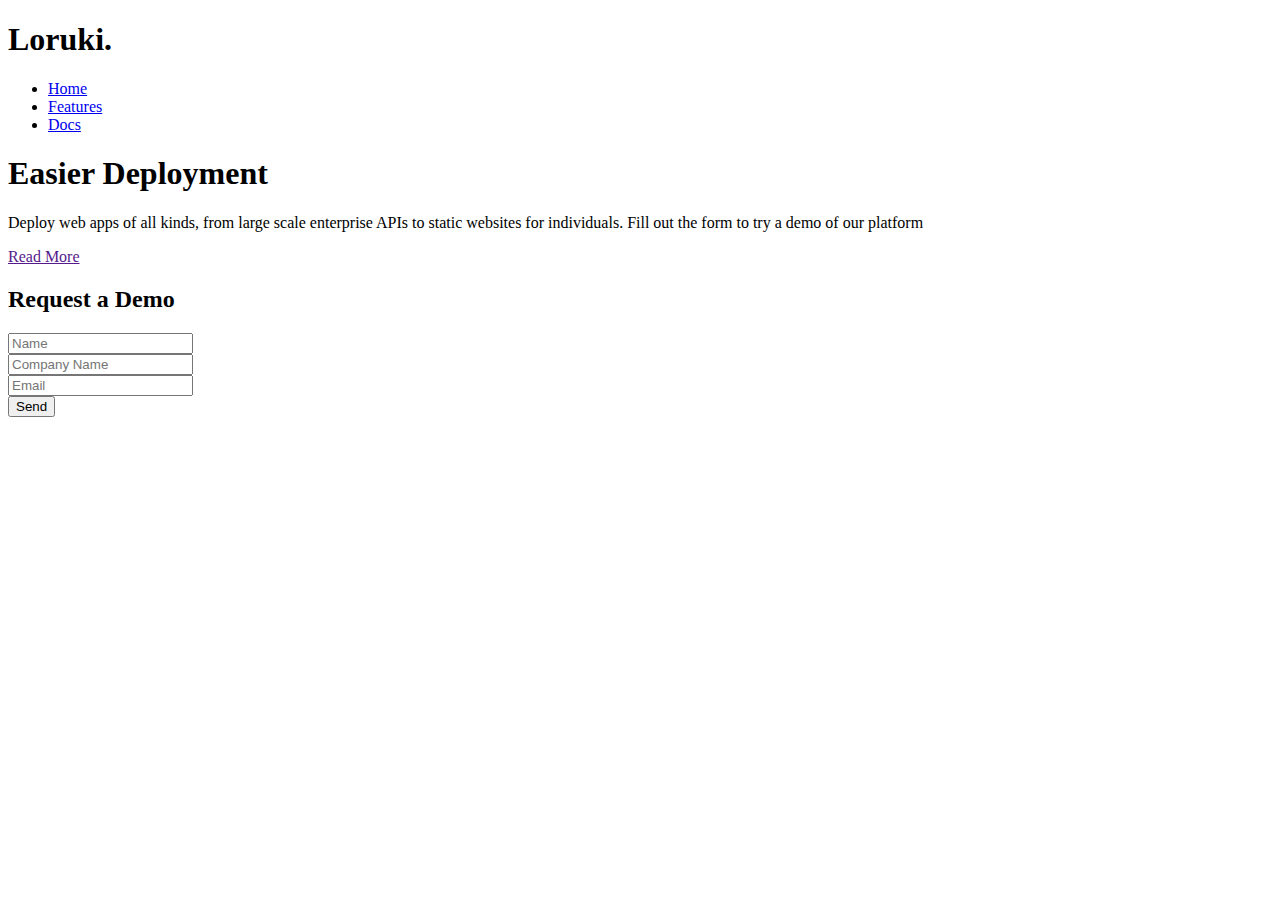
==== index.html @ 245d01c7 "Add-Index page" ====
<!DOCTYPE html>
<html lang="en">

<head>
    <meta charset="UTF-8">
    <meta name="viewport" content="width=device-width, initial-scale=1.0">
    <link rel="stylesheet" href="https://cdnjs.cloudflare.com/ajax/libs/font-awesome/5.15.1/css/all.min.css"
        integrity="sha512-+4zCK9k+qNFUR5X+cKL9EIR+ZOhtIloNl9GIKS57V1MyNsYpYcUrUeQc9vNfzsWfV28IaLL3i96P9sdNyeRssA=="
        crossorigin="anonymous" />
    <link rel="stylesheet" href="css/style.css">
    <title>Loruki | Cloud hosting for everyone</title>
</head>

<body>
    <div class="navbar">
        <div class="container flex">
            <h1 class="logo">Loruki.</h1>
            <nav>
                <ul>
                    <li><a href="index.html">Home</a></li>
                    <li><a href="features.html">Features</a></li>
                    <li><a href="docs.html">Docs</a></li>
                </ul>
            </nav>
        </div>
    </div>

    <section class="showcase">
        <div class="container grid">
            <div class="showcase-text">
                <h1>Easier Deployment</h1>
                <p>Deploy web apps of all kinds, from large scale enterprise APIs to static websites for individuals.
                    Fill out the form to try a demo of our platform</p>
                <a href="" class="btn btn-outline">Read More</a>
            </div>

            <div class="showcase-form card">
                <h2>Request a Demo</h2>
                <form>
                    <div class="form-control">
                        <input type="text" name="name" placeholder="Name" required>
                    </div>
                    <div class="form-control">
                        <input type="text" name="company" placeholder="Company Name" required>
                    </div>
                    <div class="form-control">
                        <input type="email" name="email" placeholder="Email" required>
                    </div>
                    <input type="submit" value="Send" class="btn btn-primary">
                </form>
            </div>
        </div>
    </section>
</body>

</html>
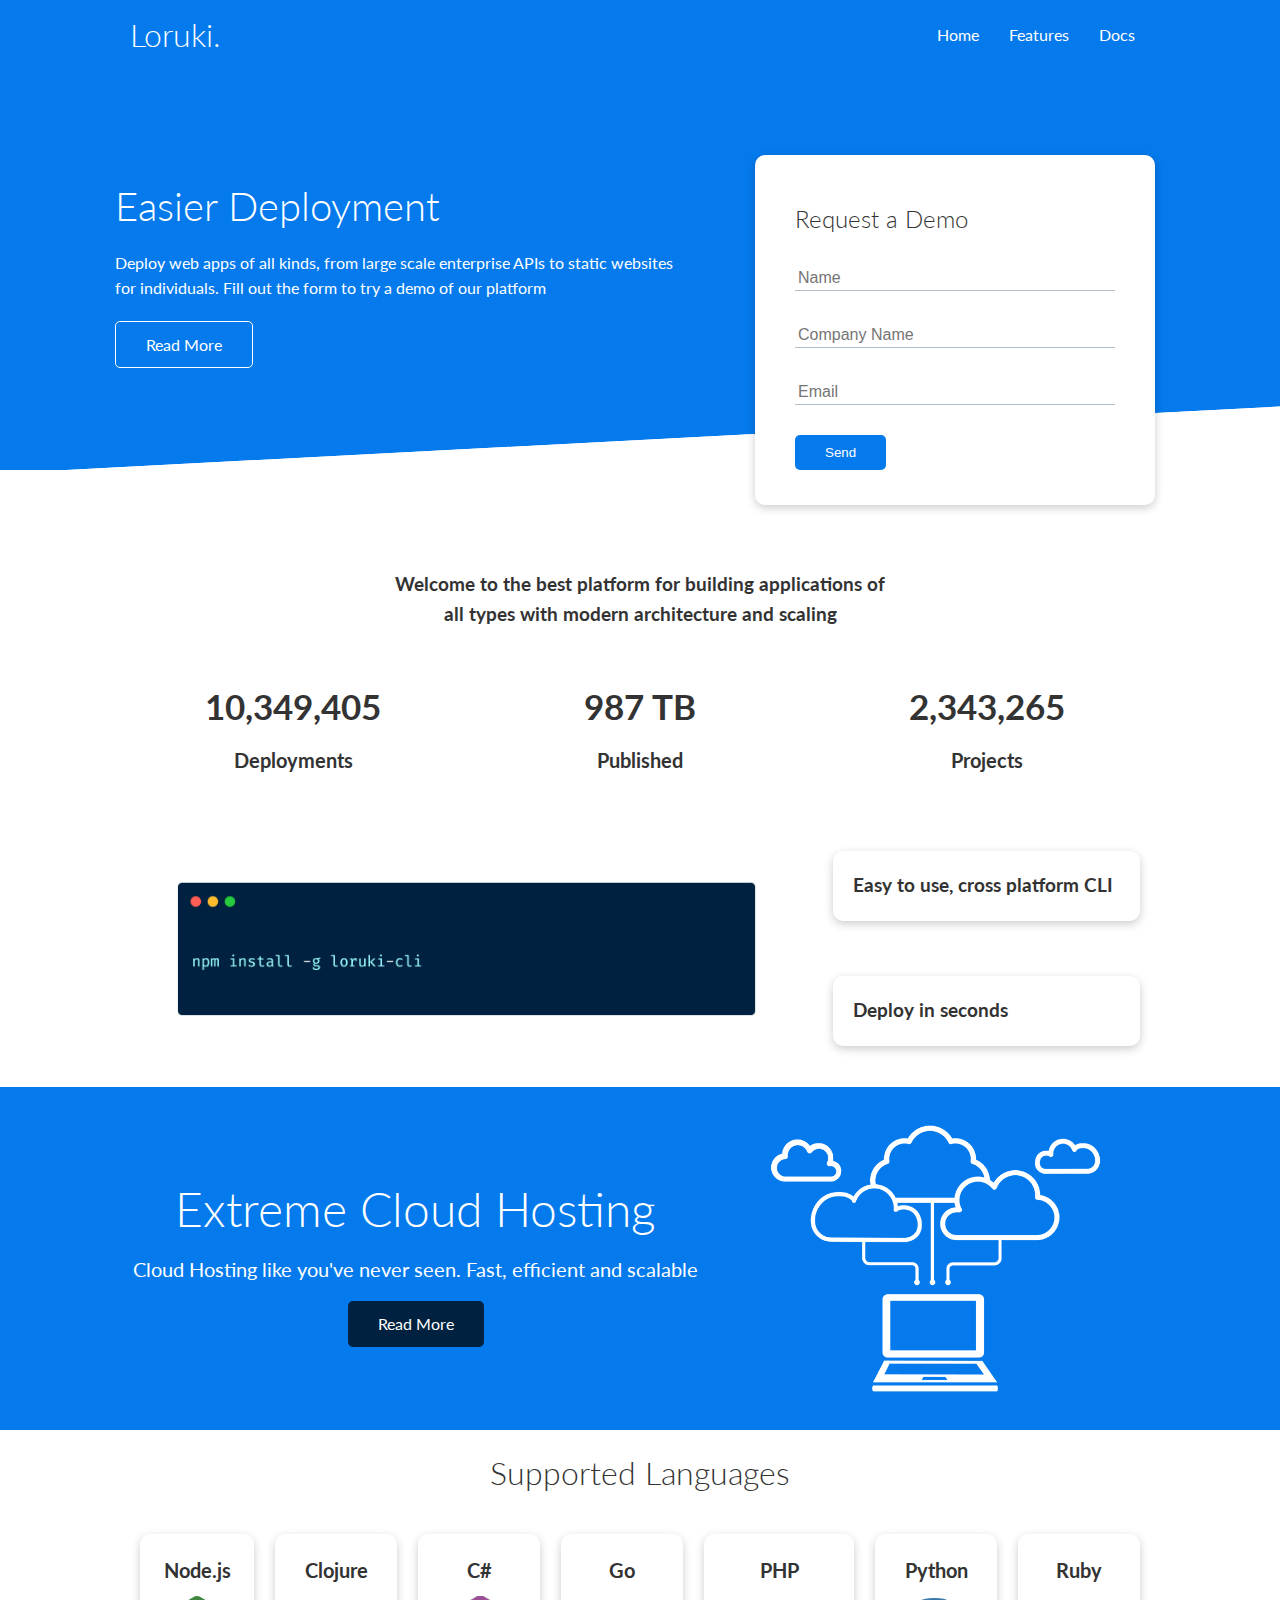
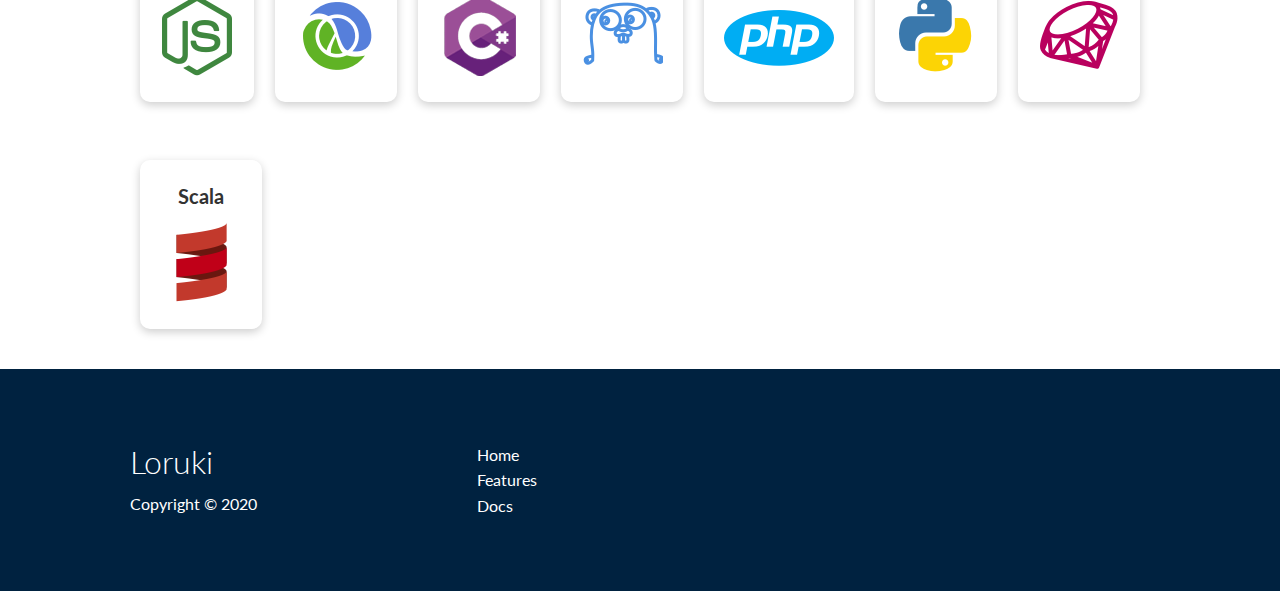
==== commit 3a595ac2: "Add - Basic style rules" ====
--- a/index.html
+++ b/index.html
@@ -7,6 +7,7 @@
     <link rel="stylesheet" href="https://cdnjs.cloudflare.com/ajax/libs/font-awesome/5.15.1/css/all.min.css"
         integrity="sha512-+4zCK9k+qNFUR5X+cKL9EIR+ZOhtIloNl9GIKS57V1MyNsYpYcUrUeQc9vNfzsWfV28IaLL3i96P9sdNyeRssA=="
         crossorigin="anonymous" />
+    <link rel="stylesheet" href="css/utilities.css">
     <link rel="stylesheet" href="css/style.css">
     <title>Loruki | Cloud hosting for everyone</title>
 </head>
@@ -51,6 +52,119 @@
             </div>
         </div>
     </section>
+
+    <section class="stats">
+        <div class="container">
+            <h3 class="stats-heading text-center my-1">
+                Welcome to the best platform for building applications of all types with modern architecture and scaling
+            </h3>
+
+            <div class="grid grid-3 text-center my-4">
+                <div>
+                    <i class="fas fa-server fa-3x"></i>
+                    <h3>10,349,405</h3>
+                    <p class="text-secondary">Deployments</p>
+                </div>
+                <div>
+                    <i class="fas fa-upload fa-3x"></i>
+                    <h3>987 TB </h3>
+                    <p class="text-secondary">Published</p>
+                </div>
+                <div>
+                    <i class="fas fa-project-diagram fa-3x"></i>
+                    <h3>2,343,265</h3>
+                    <p class="text-secondary">Projects</p>
+                </div>
+            </div>
+        </div>
+    </section>
+
+    <section class="cli">
+        <div class="container grid">
+            <img src="images/cli.png" alt="">
+            <div class="card">
+                <h3>Easy to use, cross platform CLI</h3>
+            </div>
+            <div class="card">
+                <h3>Deploy in seconds</h3>
+            </div>
+        </div>
+    </section>
+
+    <section class="cloud bg-primary my-2 py-2">
+        <div class="container grid">
+            <div class="text-center">
+                <h2 class="lg">Extreme Cloud Hosting</h2>
+                <p class="lead my-1">Cloud Hosting like you've never seen. Fast, efficient and scalable</p>
+                <a href="features.html" class="btn btn-dark">Read More</a>
+            </div>
+            <img src="images/cloud.png" alt="">
+        </div>
+
+    </section>
+
+    <section class="languages">
+        <h2 class="md text-center my-2">
+            Supported Languages
+        </h2>
+
+        <div class="container flex">
+            <div class="card">
+                <h4>Node.js</h4>
+                <img src="images/logos/node.png" alt="">
+            </div>
+            <div class="card">
+                <h4>Clojure</h4>
+                <img src="images/logos/clojure.png" alt="">
+            </div>
+            <div class="card">
+                <h4>C#</h4>
+                <img src="images/logos/csharp.png" alt="">
+            </div>
+            <div class="card">
+                <h4>Go</h4>
+                <img src="images/logos/go.png" alt="">
+            </div>
+            <div class="card">
+                <h4>PHP</h4>
+                <img src="images/logos/php.png" alt="">
+            </div>
+            <div class="card">
+                <h4>Python</h4>
+                <img src="images/logos/python.png" alt="">
+            </div>
+            <div class="card">
+                <h4>Ruby</h4>
+                <img src="images/logos/ruby.png" alt="">
+            </div>
+            <div class="card">
+                <h4>Scala</h4>
+                <img src="images/logos/scala.png" alt="">
+            </div>
+        </div>
+    </section>
+
+    <footer class="footer bg-dark py-5">
+        <div class="container grid grid-3">
+            <div>
+                <h1>Loruki</h1>
+                <p>Copyright &copy; 2020</p>
+            </div>
+            <nav>
+                <ul>
+                    <li><a href="index.html">Home</a></li>
+                    <li><a href="features.html">Features</a></li>
+                    <li><a href="docs.html">Docs</a></li>
+                </ul>
+            </nav>
+            <div class="social">
+                <a href="#"><i class="fab fa-github fa-2x"></i></a>
+                <a href="#"><i class="fab fa-facebook fa-2x"></i></a>
+                <a href="#"><i class="fab fa-instagram fa-2x"></i></a>
+                <a href="#"><i class="fab fa-twitter fa-2x"></i></a>
+            </div>
+        </div>
+    </footer>
 </body>
 
 </html>--- a/css/utilities.css
+++ b/css/utilities.css
@@ -0,0 +1,187 @@
+.container{
+    max-width: 1100px;
+    margin: 0 auto;
+    overflow: auto;
+    padding: 0 40px;
+}
+
+.card{
+    background-color: #fff;
+    color: #333;
+    border-radius: 10px;
+    box-shadow: 0 3px 10px rgba(0,0,0,0.2);
+    padding: 20px;
+    margin: 10px;
+}
+
+.btn{
+    display: inline-block;
+    padding: 10px 30px;
+    cursor: pointer;
+    background: var(--primary-color);
+    color: #fff;
+    border: none;
+    border-radius: 5px;
+}
+
+.btn-outline{
+    background-color: transparent;
+    border: 1px solid #fff;
+}
+
+.btn:hover{
+    transform: scale(0.98);
+}
+
+/*Backgrounds & colored buttons*/
+.bg-primary, .btn-primary{
+    background-color: var(--primary-color);
+    color: #fff;
+}
+
+.bg-secondary, .btn-secondary{
+    background-color: var(--secondary-color);
+    color: #fff;
+}
+
+.bg-dark, .btn-dark{
+    background-color: var(--dark-color);
+    color: #fff;
+}
+
+.bg-primary a, .btn-primary a, .bg-secondary a, .btn-secondary a, .bg-dark a, .btn-dark a{
+    color: #fff;
+}
+
+.bg-light, .btn-light{
+    background-color: var(--light-color);
+    color: #333;
+}
+
+/*Text sizes*/
+.lead{
+    font-size: 20px;
+}
+
+.sm{
+    font-size: 1rem;
+}
+
+.md{
+    font-size: 2rem;
+}
+
+.lg{
+    font-size: 3rem;
+}
+
+.xl{
+    font-size: 4rem;
+}
+
+.text-center{
+    text-align: center;
+}
+
+.flex{
+    display: flex;
+    justify-content: space-between;
+    align-items: center;
+    height: 100%;
+}
+
+.grid{
+    display: grid;
+    grid-template-columns: repeat(2, 1fr);
+    gap: 20px;
+    justify-content: center;
+    align-items: center;
+    height: 100%;
+}
+
+.grid-3{
+    grid-template-columns: repeat(3, 1fr);
+}
+
+/*Margin*/
+.my-1{
+    margin: 1rem 0;
+}
+
+.my-2{
+    margin: 1.5rem 0;
+}
+
+.my-3{
+    margin: 2rem 0;
+}
+
+.my-4{
+    margin: 3rem 0;
+}
+
+.my-5{
+    margin: 4rem 0;
+}
+
+.m-1{
+    margin: 1rem;
+}
+
+.m-2{
+    margin: 1.5rem;
+}
+
+.m-3{
+    margin: 2rem;
+}
+
+.m-4{
+    margin: 3rem;
+}
+
+.m-5{
+    margin: 4rem;
+}
+
+
+/*Padding*/
+.py-1{
+    padding: 1rem 0;
+}
+
+.py-2{
+    padding: 1.5rem 0;
+}
+
+.py-3{
+    padding: 2rem 0;
+}
+
+.py-4{
+    padding: 3rem 0;
+}
+
+.py-5{
+    padding: 4rem 0;
+}
+
+.p-1{
+    padding: 1rem;
+}
+
+.p-2{
+    padding: 1.5rem;
+}
+
+.p-3{
+    padding: 2rem;
+}
+
+.p-4{
+    padding: 3rem;
+}
+
+.p-5{
+    padding: 4rem;
+}--- a/css/style.css
+++ b/css/style.css
@@ -0,0 +1,238 @@
+@import url('https://fonts.googleapis.com/css2?family=Lato:wght@300&display=swap');
+
+:root{
+    --primary-color: #047aed;
+    --secondary-color: #1c3fa8;
+    --dark-color: #002240;
+    --light-color: #f4f4f4;
+}
+
+* {
+    box-sizing: border-box;
+    padding: 0;
+    margin: 0;
+}
+
+body{
+    font-family: 'Lato', sans-serif;
+    color: #333;
+    line-height: 1.6;
+}
+
+ul{
+    list-style-type: none;
+}
+
+a{
+    text-decoration: none;
+    color: #333;
+}
+
+h1, h2{
+    font-weight: 300;
+    line-height: 1.2;
+    margin: 10px 0;
+}
+
+p{
+    margin: 10px 0;
+}
+
+img{
+    width: 100%;
+}
+
+.navbar {
+    background-color: var(--primary-color);
+    color: #fff;
+    height: 70px;
+}
+
+.navbar ul{
+    display: flex;
+}
+
+.navbar a{
+    color: #fff;
+    padding: 10px;
+    margin: 0 5px;
+}
+
+.navbar a:hover{
+    border-bottom: 2px #fff solid;
+}
+
+.navbar .flex{
+    justify-content: space-between;
+}
+
+.showcase{
+    height: 400px;
+    background-color: var(--primary-color);
+    color: #fff;
+    position: relative;
+}
+
+.showcase h1{
+    font-size: 40px;
+}
+
+.showcase p{
+    margin: 20px 0;
+}
+
+.showcase .grid{
+    overflow: visible;
+    grid-template-columns: 55% 45%;
+    gap: 30px;
+}
+
+.showcase-form{
+    position: relative;
+    top: 60px;
+    height: 350px;
+    width: 400px;
+    padding: 40px;
+    z-index: 100;
+    justify-self: flex-end;
+}
+
+.showcase-form .form-control{
+    margin: 30px 0;
+}
+
+.showcase-form input[type='text'],
+.showcase-form input[type='email']{
+    border: 0;
+    border-bottom: 1px solid #b4becb;
+    width: 100%;
+    padding: 3px;
+    font-size: 16px;
+}
+
+.showcase-form input:focus{
+    outline: none;
+}
+
+.showcase::before,
+ .showcase::after{
+    content: '';
+    position: absolute;
+    height: 100px;
+    bottom: -70px;
+    right: 0;
+    left: 0;
+    background: #fff ;
+    transform: skewY(-3deg);
+    -webkit-transform: skewY(-3deg);
+    -moz-transform: skewY(-3deg);
+    -ms-transform: skewY(-3deg);
+}
+
+/*Stats*/
+.stats{
+    padding-top: 100px;
+}
+
+.stats-heading{
+    max-width: 500px;
+    margin: auto;
+}
+
+.stats .grid h3{
+    font-size: 35px;
+}
+
+.stats .grid p{
+    font-size: 20px;
+    font-weight: bold;
+}
+
+/*CLI*/
+.cli .grid{
+    grid-template-columns: repeat(3, 1fr);
+    grid-template-rows: repeat(2, 1fr);
+}
+
+.cli .grid > *:first-child{
+    grid-column: 1 / span 2;
+    grid-row: 1 / span 2;
+}
+
+/*CLOUD*/
+.cloud .grid{
+    grid-template-columns: 4fr 3fr;
+}
+
+/*Languages*/
+.languages .flex{
+    flex-wrap: wrap;
+}
+
+.languages .card{
+    text-align: center;
+    margin: 18px 10px 40px;
+    transition: transform 0.2s ease-in;
+}
+
+.languages .card h4{
+    font-size: 20px;
+    margin-bottom: 10px;
+}
+
+.languages .card:hover{
+    transform: translateY(-15px);
+}
+
+/*Footer*/
+.footer .social a{
+    margin: 0 10px;
+}
+
+/*Tablets and under*/
+@media(max-width:768px){
+    .grid,
+     .showcase .grid,
+      .stats .grid,
+       .cli .grid,
+        .cloud .grid{
+        grid-template-columns: 1fr;
+        grid-template-rows: 1fr;
+    }
+
+    .showcase{
+        height: auto;
+    }
+
+    .showcase-text {
+        text-align: center;
+        margin-top: 40px;
+    }
+
+    .showcase-form{
+        justify-self: center;
+        margin: auto;
+    }
+
+    .cli .grid > *:first-child{
+        grid-column: 1;
+        grid-row: 1;
+    }
+    
+}
+
+/*Mobile*/
+@media(max-width: 500px){
+    .navbar{
+        height: 110px;
+    }
+
+    .navbar .flex{
+        flex-direction: column;
+    }
+
+    .navbar ul{
+        padding: 10px;
+        background-color: rgba(0,0,0,0.1);
+    }
+}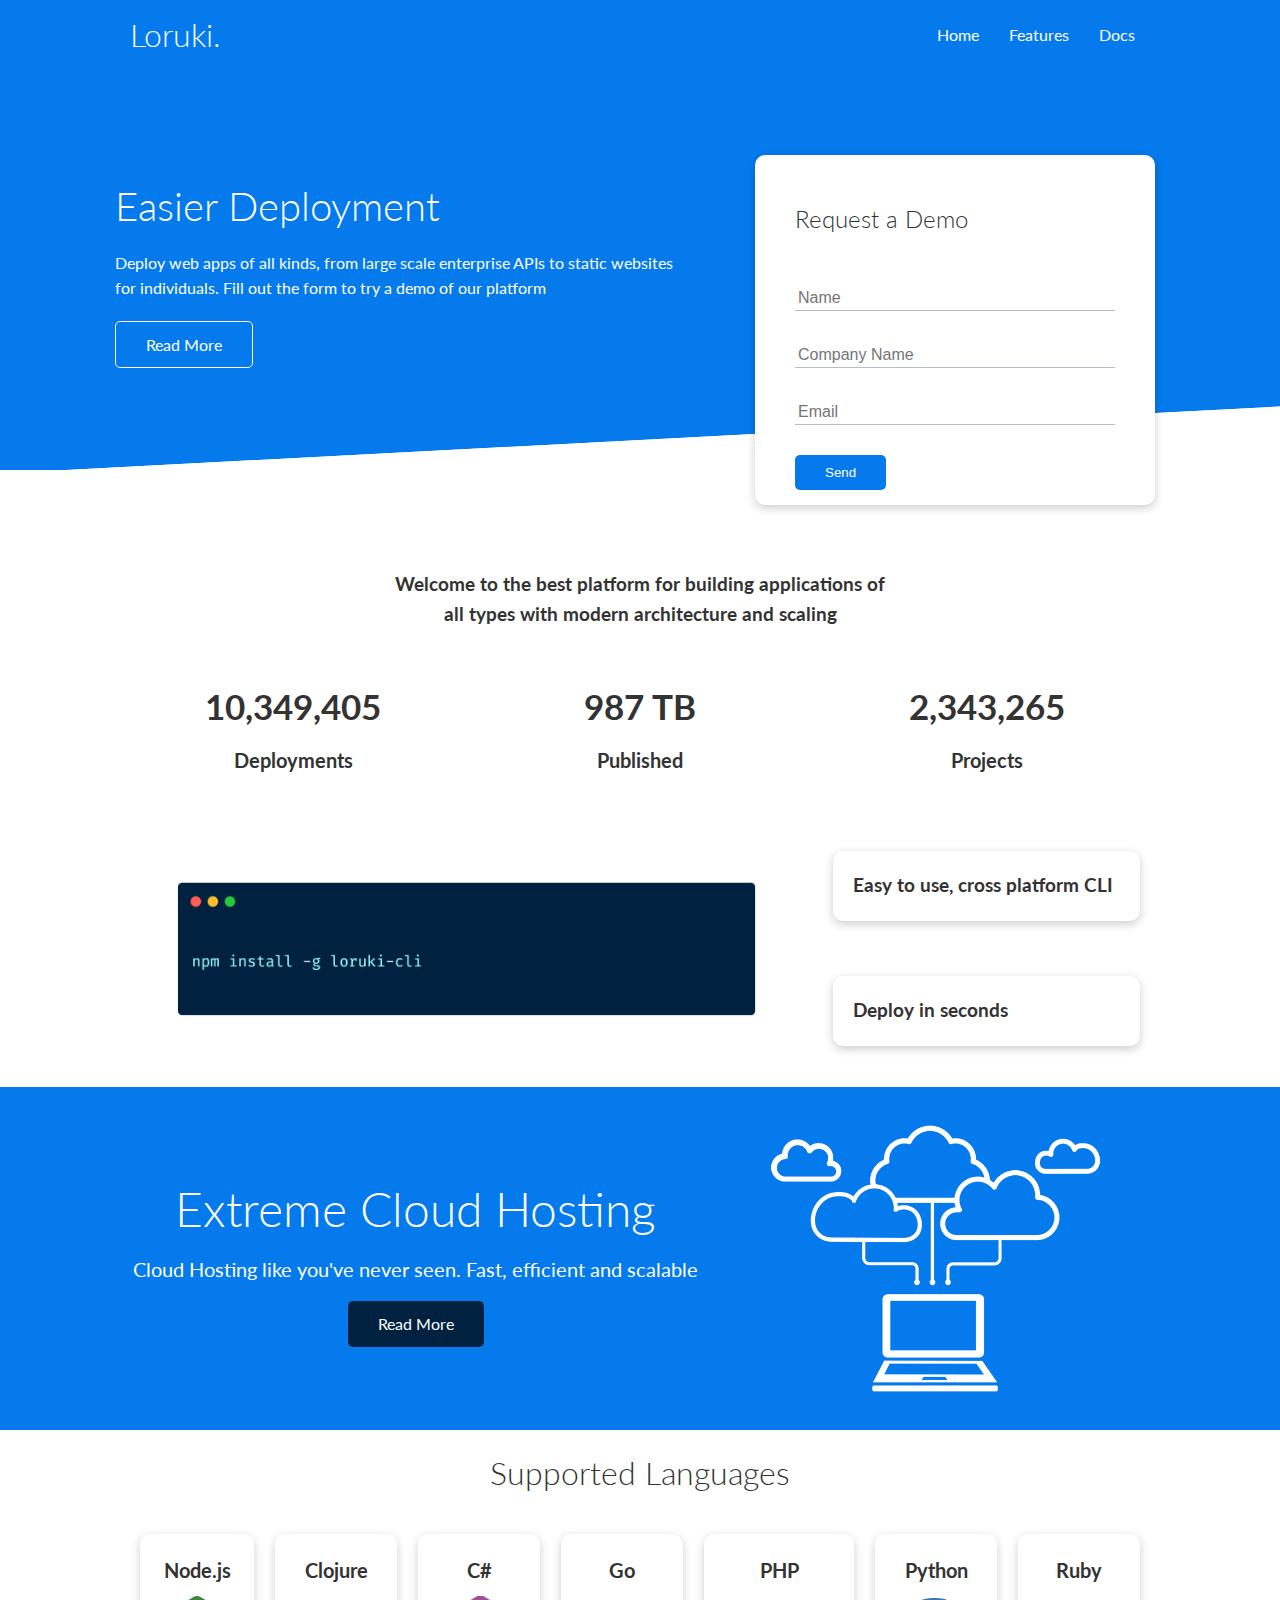
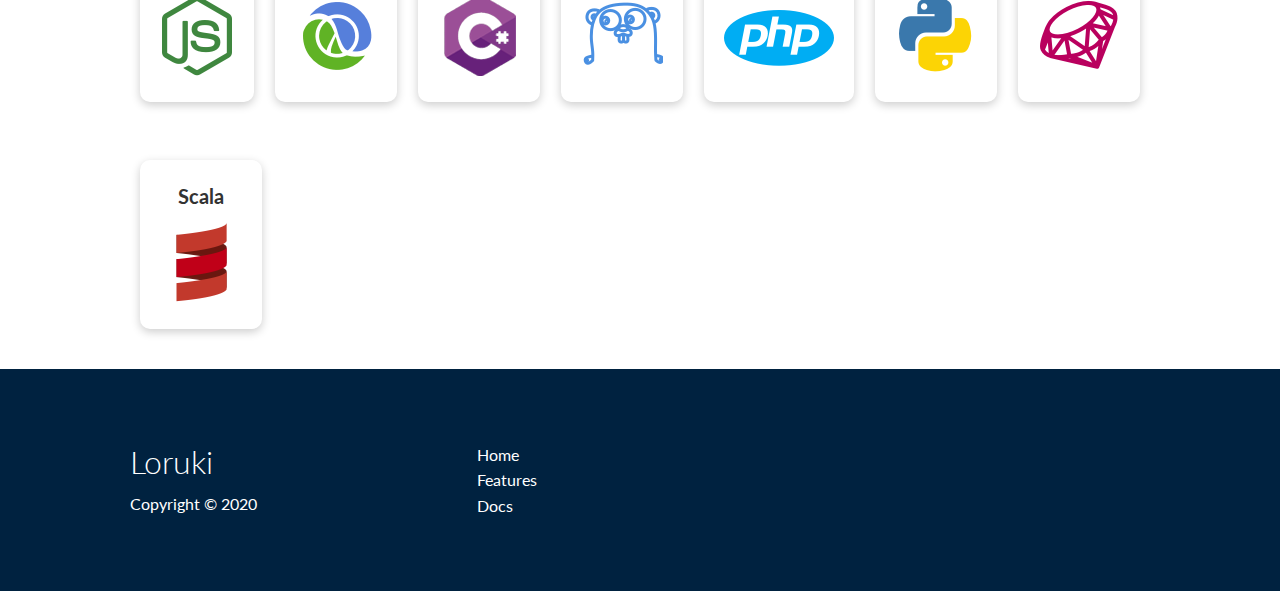
==== commit 8873bb6e: "Add - Ready to deploy" ====
--- a/index.html
+++ b/index.html
@@ -37,7 +37,11 @@
 
             <div class="showcase-form card">
                 <h2>Request a Demo</h2>
-                <form>
+                <form name="contact" method="POST" netlify-honeypot="bot-field" data-netlify="true">
+                    <input type="hidden" name="form-name" value="contact">
+                    <p class="hidden">
+                        <label>Don’t fill this out if you're human: <input name="bot-field" /></label>
+                    </p>
                     <div class="form-control">
                         <input type="text" name="name" placeholder="Name" required>
                     </div>
@@ -63,17 +67,17 @@
                 <div>
                     <i class="fas fa-server fa-3x"></i>
                     <h3>10,349,405</h3>
-                    <p class="text-secondary">Deployments</p>
+                    <p class="">Deployments</p>
                 </div>
                 <div>
                     <i class="fas fa-upload fa-3x"></i>
                     <h3>987 TB </h3>
-                    <p class="text-secondary">Published</p>
+                    <p class="">Published</p>
                 </div>
                 <div>
                     <i class="fas fa-project-diagram fa-3x"></i>
                     <h3>2,343,265</h3>
-                    <p class="text-secondary">Projects</p>
+                    <p class="">Projects</p>
                 </div>
             </div>
         </div>
--- a/css/utilities.css
+++ b/css/utilities.css
@@ -49,15 +49,32 @@
     color: #fff;
 }
 
-.bg-primary a, .btn-primary a, .bg-secondary a, .btn-secondary a, .bg-dark a, .btn-dark a{
-    color: #fff;
-}
-
 .bg-light, .btn-light{
     background-color: var(--light-color);
     color: #333;
 }
 
+.bg-primary a, .btn-primary a, .bg-secondary a, .btn-secondary a, .bg-dark a, .btn-dark a{
+    color: #fff;
+}
+
+/*Text colors*/
+.text-primary{
+    background-color: var(--primary-color);
+}
+
+.text-secondary{
+    background-color: var(--secondary-color);
+}
+
+.text-dark{
+    background-color: var(--dark-color);
+}
+
+.text-light{
+    background-color: var(--light-color);
+}
+
 /*Text sizes*/
 .lead{
     font-size: 20px;
@@ -81,6 +98,28 @@
 
 .text-center{
     text-align: center;
+}
+
+/*Alert*/
+.alert{
+    background-color: var(--light-color);
+    padding: 10px 20px;
+    font-weight: bold;
+    margin: 15px 0;
+}
+
+.alert i{
+    margin-right: 10px;
+}
+
+.alert-success {
+    background-color: var(--success-color);
+    color: #fff;
+}
+
+.alert-error {
+    background-color: var(--error-color);
+    color: #fff;
 }
 
 .flex{
--- a/css/style.css
+++ b/css/style.css
@@ -5,6 +5,8 @@
     --secondary-color: #1c3fa8;
     --dark-color: #002240;
     --light-color: #f4f4f4;
+    --success-color: #5cb85c;
+    --error-color: #d9534f;
 }
 
 * {
@@ -40,6 +42,17 @@
 
 img{
     width: 100%;
+}
+
+code, pre {
+    background: #333;
+    color: #fff;
+    padding: 10px;
+}
+
+.hidden {
+    visibility: hidden;
+    height: 0;
 }
 
 .navbar {
@@ -95,6 +108,7 @@
     padding: 40px;
     z-index: 100;
     justify-self: flex-end;
+    animation: slideInFromRight 1s ease-in;
 }
 
 .showcase-form .form-control{
@@ -132,6 +146,7 @@
 /*Stats*/
 .stats{
     padding-top: 100px;
+    animation: slideInFromBottom 1s ease-in;
 }
 
 .stats-heading{
@@ -184,9 +199,98 @@
     transform: translateY(-15px);
 }
 
+/*Features*/
+.features-head img, .docs-head img{
+    width: 200px;
+    justify-self: flex-end;
+}
+
+.features-sub-head img{
+    width: 300px;
+    justify-self: flex-end;
+}
+
+.features-main .card > i{
+    margin-right: 20px;
+}
+
+.features-main .grid{
+    padding: 30px;
+}
+
+.features-main .grid > *:first-child{
+    grid-column: 1 / span 3;
+}
+
+.features-main .grid > *:nth-child(2){
+    grid-column: 1 / span 2;
+}
+
+/*Docs*/
+.docs-main h3{
+    margin: 20px 0;
+}
+
+.docs-main .grid{
+    grid-template-columns: 1fr 2fr;
+    align-items: flex-start;
+}
+
+.docs-main nav li{
+    font-size: 17px;
+    padding-bottom: 5px;
+    margin-bottom: 5px;
+    border-bottom: 1px;
+}
+
+.docs-main a:hover {
+    font-weight: bold;
+}
+
 /*Footer*/
 .footer .social a{
     margin: 0 10px;
+}
+
+/*Animation*/
+@keyframes slideInFromLeft {
+    0% {
+        transform: translateX(-100%);
+    }
+
+    100%{
+        transform: translateX(0);
+    }
+}
+
+@keyframes slideInFromRight {
+    0% {
+        transform: translateX(100%);
+    }
+
+    100%{
+        transform: translateX(0);
+    }
+}
+
+@keyframes slideInFromTop {
+    0% {
+        transform: translateY(-100%);
+    }
+
+    100%{
+        transform: translateX(0);
+    }
+}
+
+@keyframes slideInFromBottom {
+    0% {
+        transform: translateY(100%);
+    }
+
+    100%{
+        transform: translateX(0);
+    }
 }
 
 /*Tablets and under*/
@@ -195,7 +299,9 @@
      .showcase .grid,
       .stats .grid,
        .cli .grid,
-        .cloud .grid{
+        .cloud .grid,
+        .features-main .grid,
+        .docs-main .grid{
         grid-template-columns: 1fr;
         grid-template-rows: 1fr;
     }
@@ -207,16 +313,35 @@
     .showcase-text {
         text-align: center;
         margin-top: 40px;
+        animation: slideInFromLeft 1s ease-in;
     }
 
     .showcase-form{
         justify-self: center;
         margin: auto;
+        animation: slideInFromRight 1s ease-in;
     }
 
     .cli .grid > *:first-child{
         grid-column: 1;
         grid-row: 1;
+    }
+
+    .features-head,
+    .features-sub-head,
+    .docs-head {
+        text-align: center;
+    }
+
+    .features-head img,
+    .features-sub-head img,
+    .docs-head img{
+        justify-self: center;
+    }
+
+    .features-main .grid > *:first-child,
+    .features-main .grid > *:nth-child(2){
+        grid-column: 1;
     }
     
 }
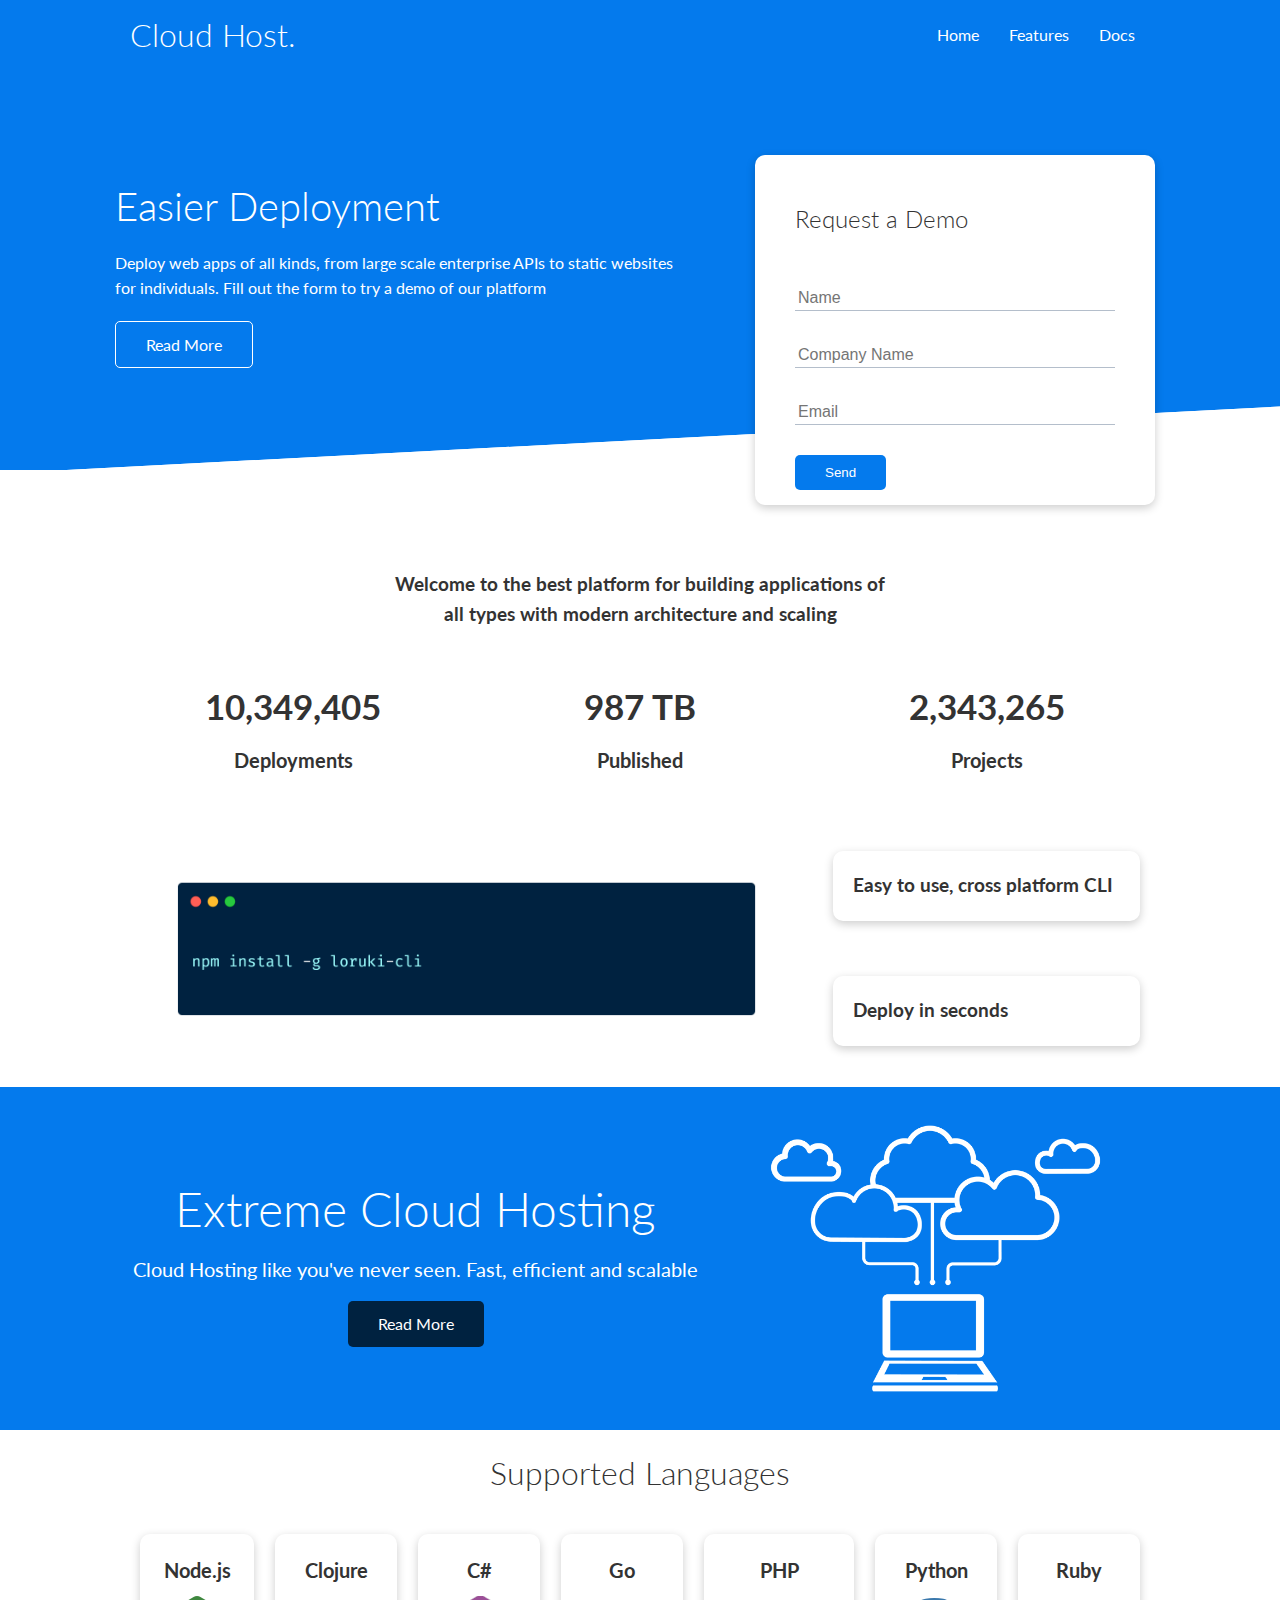
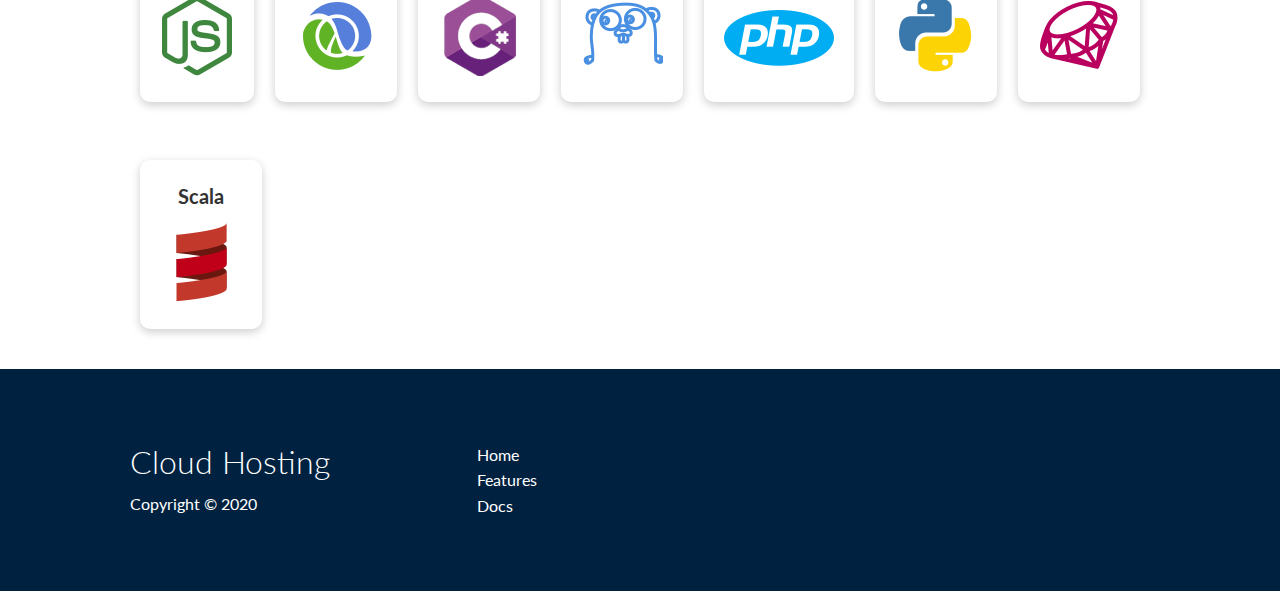
==== commit 71f8fd41: "Fix - Change headers" ====
--- a/index.html
+++ b/index.html
@@ -9,13 +9,13 @@
         crossorigin="anonymous" />
     <link rel="stylesheet" href="css/utilities.css">
     <link rel="stylesheet" href="css/style.css">
-    <title>Loruki | Cloud hosting for everyone</title>
+    <title>Cloud hosting for all</title>
 </head>
 
 <body>
     <div class="navbar">
         <div class="container flex">
-            <h1 class="logo">Loruki.</h1>
+            <h1 class="logo">Cloud Host.</h1>
             <nav>
                 <ul>
                     <li><a href="index.html">Home</a></li>
@@ -151,7 +151,7 @@
     <footer class="footer bg-dark py-5">
         <div class="container grid grid-3">
             <div>
-                <h1>Loruki</h1>
+                <h1>Cloud Hosting</h1>
                 <p>Copyright &copy; 2020</p>
             </div>
             <nav>
--- a/css/style.css
+++ b/css/style.css
@@ -99,6 +99,10 @@
     grid-template-columns: 55% 45%;
     gap: 30px;
 }
+
+.showcase-text {
+    animation: slideInFromLeft 1s ease-in;
+  }
 
 .showcase-form{
     position: relative;
@@ -240,7 +244,7 @@
     font-size: 17px;
     padding-bottom: 5px;
     margin-bottom: 5px;
-    border-bottom: 1px;
+    border-bottom: 1px #ccc solid;
 }
 
 .docs-main a:hover {
@@ -360,4 +364,8 @@
         padding: 10px;
         background-color: rgba(0,0,0,0.1);
     }
+
+    .showcase-form{
+        width: 300px;
+    }
 }